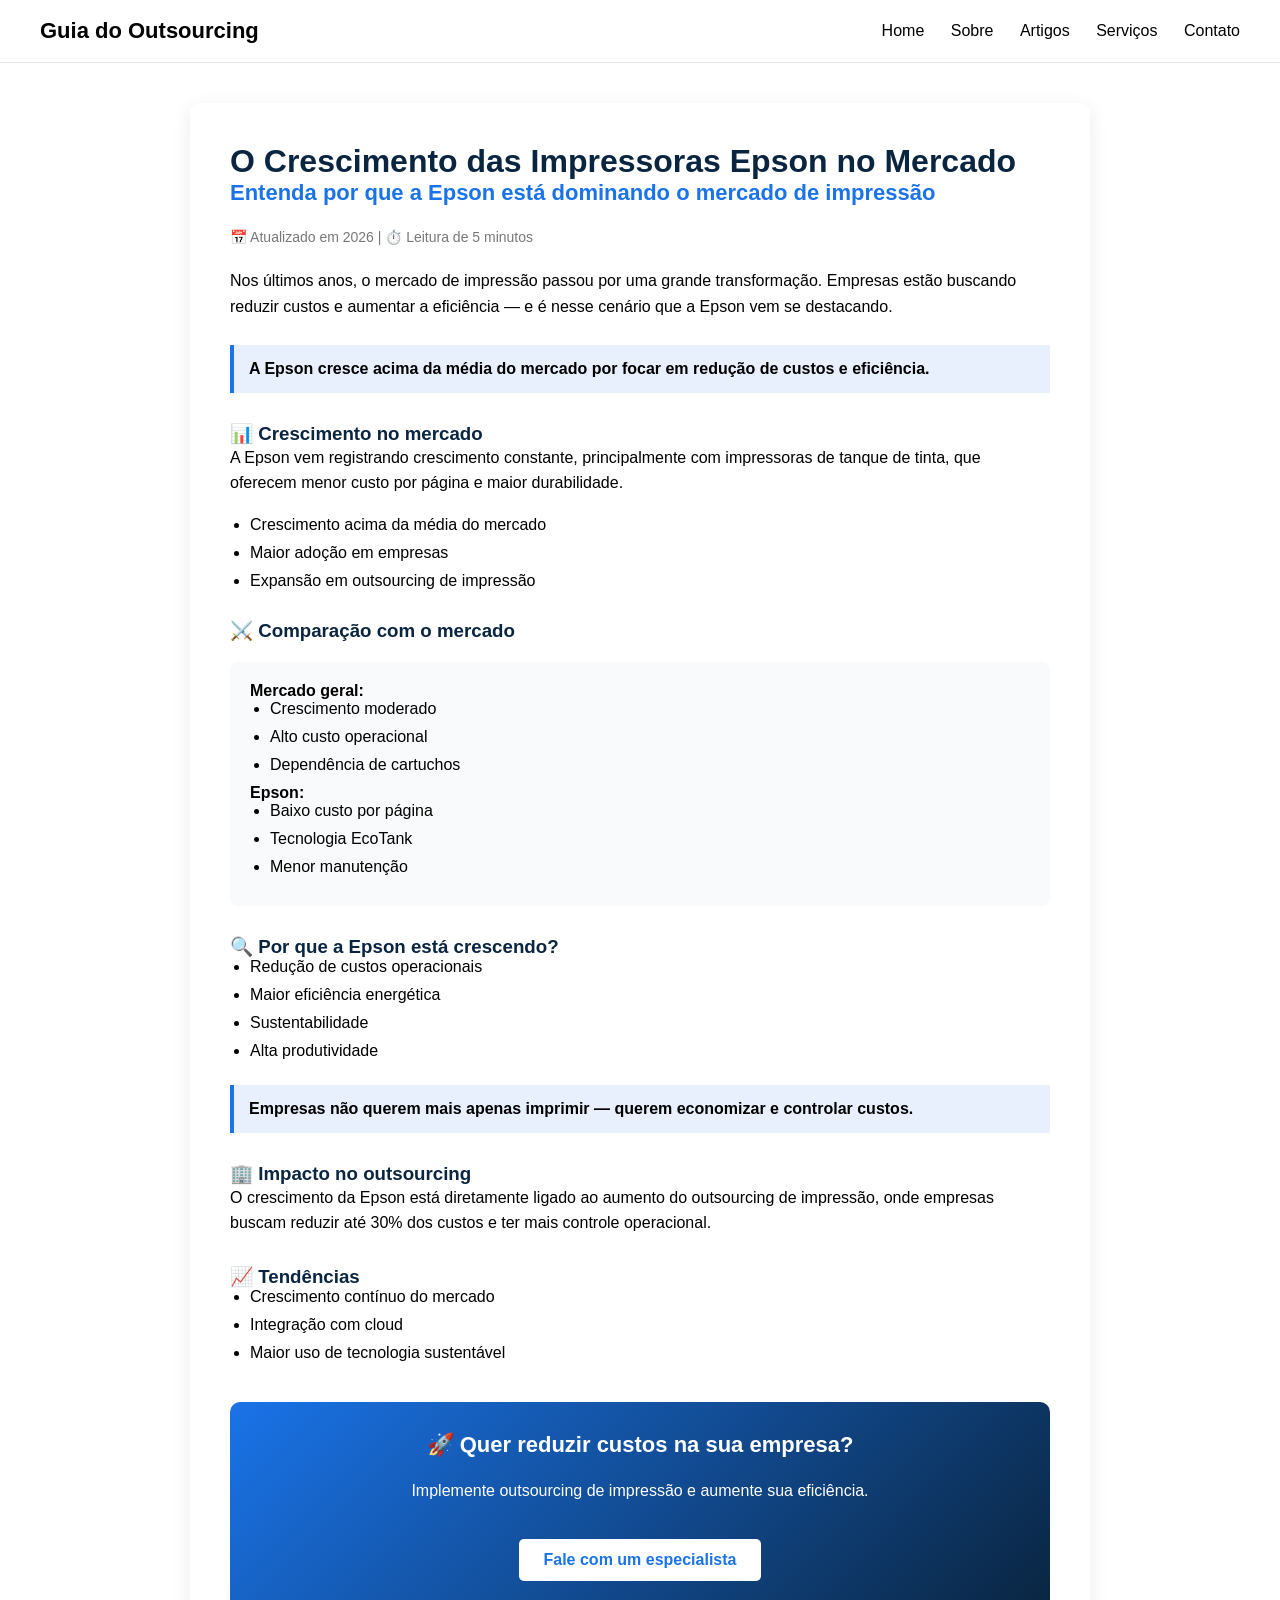
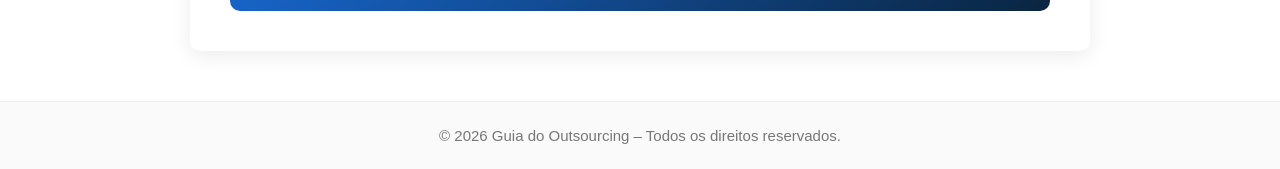
==== comporativo-impressoras.html @ 94ad4c7c "primiero commit" ====
<!DOCTYPE html>
<html lang="pt-BR">
<head>
    <meta charset="UTF-8">
    <meta name="viewport" content="width=device-width, initial-scale=1.0">
    <title>O Crescimento das Impressoras Epson no Mercado:</title>
    <link rel="stylesheet" href="style.css">
</head>
<body>

<header>
    <div class="logo">Guia do Outsourcing</div>
    <nav id="menu">
        <a href="index.html">Home</a>
        <a href="sobre.html">Sobre</a>
        <a href="artigos.html">Artigos</a>
        <a href="servicos.html">Serviços</a>
        <a href="contato.html">Contato</a>
    </nav>
</header>
<div class="container">

  <h1>O Crescimento das Impressoras Epson no Mercado</h1>

  <h2>Entenda por que a Epson está dominando o mercado de impressão</h2>

  <p class="meta">📅 Atualizado em 2026 | ⏱️ Leitura de 5 minutos</p>

  <p>
    Nos últimos anos, o mercado de impressão passou por uma grande transformação. 
    Empresas estão buscando reduzir custos e aumentar a eficiência — e é nesse cenário que a Epson vem se destacando.
  </p>

  <div class="highlight">
    A Epson cresce acima da média do mercado por focar em redução de custos e eficiência.
  </div>

  <h3>📊 Crescimento no mercado</h3>
  <p>
    A Epson vem registrando crescimento constante, principalmente com impressoras de tanque de tinta, 
    que oferecem menor custo por página e maior durabilidade.
  </p>

  <ul>
    <li>Crescimento acima da média do mercado</li>
    <li>Maior adoção em empresas</li>
    <li>Expansão em outsourcing de impressão</li>
  </ul>

  <h3>⚔️ Comparação com o mercado</h3>

  <div class="compare">
    <strong>Mercado geral:</strong>
    <ul>
      <li>Crescimento moderado</li>
      <li>Alto custo operacional</li>
      <li>Dependência de cartuchos</li>
    </ul>

    <strong>Epson:</strong>
    <ul>
      <li>Baixo custo por página</li>
      <li>Tecnologia EcoTank</li>
      <li>Menor manutenção</li>
    </ul>
  </div>

  <h3>🔍 Por que a Epson está crescendo?</h3>
  <ul>
    <li>Redução de custos operacionais</li>
    <li>Maior eficiência energética</li>
    <li>Sustentabilidade</li>
    <li>Alta produtividade</li>
  </ul>

  <div class="highlight">
    Empresas não querem mais apenas imprimir — querem economizar e controlar custos.
  </div>

  <h3>🏢 Impacto no outsourcing</h3>
  <p>
    O crescimento da Epson está diretamente ligado ao aumento do outsourcing de impressão, 
    onde empresas buscam reduzir até 30% dos custos e ter mais controle operacional.
  </p>

  <h3>📈 Tendências</h3>
  <ul>
    <li>Crescimento contínuo do mercado</li>
    <li>Integração com cloud</li>
    <li>Maior uso de tecnologia sustentável</li>
  </ul>

  <!-- CTA -->
  <div class="cta">
    <h2>🚀 Quer reduzir custos na sua empresa?</h2>
    <p>Implemente outsourcing de impressão e aumente sua eficiência.</p>
    <a href="#">Fale com um especialista</a>
  </div>

</div>

<footer>
    © 2026 Guia do Outsourcing – Todos os direitos reservados.
</footer>

</body>
</html>
---- style.css ----
/* ===============================
   RESET + BASE
================================= */
* {
    margin: 0;
    padding: 0;
    box-sizing: border-box;
    font-family: "Inter", Arial, sans-serif;
}
body {
    margin: 0;
    font-family: Arial, Helvetica, sans-serif;
}

.navbar {
    display: flex;
    align-items: center;
    justify-content: space-between;
    background: #ffffff;
    padding: 15px 30px;
    box-shadow: 0px 2px 10px rgba(0,0,0,0.1);
    border: 2px solid #000000;
}

.logo img {
    height: 45px; /* Ajuste o tamanho da logo */
    height: 80px;
    left: 120px;
}

.nav-links {
    list-style: none;
    display: flex;
    gap: 25px;
}

.nav-links li a {
    text-decoration: none;
    color: #00ff2a;
    font-weight: 600;
}

.nav-links li a:hover {
    color: #007BFF;
}

/* ===============================
   CABEÇALHO
================================= */
header {
    background: #ffffff;
    padding: 18px 40px;
    display: flex;
    justify-content: space-between;
    align-items: center;
    border-bottom: 1px solid #e6e6e6;
    position: sticky;
    top: 0;
    z-index: 999;
}

.logo {
    font-size: 22px;
    font-weight: 700;
    color: #000000;
}

nav a {
    
    margin-left: 22px;
    text-decoration: none;
    color: #000000;
    font-weight: 500;
    transition: 0.3s;
}

nav a:hover {
     color: #64f305;
}

nav a.active {
    color: #74ff02 !important;
    font-weight: 700;
}


/* MOBILE FIX — imagens cortam menos */
@media (max-width: 768px) {
    
}

/* ===============================
   HERO
================================= */
.hero {
    text-align: center;
    padding: 60px 20px;
    background: #ffffff;
    margin-bottom: 40px;
    
}

.hero h1 {
    font-size: 32px;
    color: #111;
    font-weight: 800;
    margin-bottom: 10px;
}

.hero p {
    font-size: 18px;
    color: #555;
}

/* ===============================
   CARDS EM DESTAQUE (HUMANIZADO)
================================= */
.destaques {
    padding: 20px 20px 50px;
}

.destaques h2 {
    text-align: center;
    font-size: 28px;
    margin-bottom: 30px;
    font-weight: 700;
}/* ===== CARDS NO ESTILO DE PORTAL DE NOTÍCIAS ===== */

.cards-news {
    display: grid;
    grid-template-columns: repeat(auto-fit, minmax(260px, 1fr));
    gap: 30px;
    margin-top: 25px;
    
}

.news-card {
    text-decoration: none;
    color: #fff;
    border: 3px solid rgb(0, 0, 0);
   
}

.news-img {
    width: 100%;
    height: 180px;
    overflow: hidden;
    border-radius: 6px;
}

.news-img img {
    width: 100%;
    height: 100%;
    object-fit: cover;
    transition: transform .3s ease-in-out;
}

.news-card:hover img {
    transform: scale(1.08);
}

.news-author {
    display: block;
    margin-top: 10px;
    font-size: 12px;
    color: #4aa3ff;  /* azul padrão dos portais */
    font-weight: bold;
    text-transform: uppercase;
}

.news-title {
    margin-top: 6px;
    font-size: 17px;
    font-weight: bold;
    line-height: 1.3rem;
    color: #000000;
}

/* ===============================
   PÁGINA INTERNA (ARTIGOS)
================================= */
.post-header {
    padding: 50px 25px 20px;
    text-align: center;
    background: #ffffff;
    margin-bottom: 20px;
}

.post-header h1 {
    font-size: 32px;
    font-weight: 800;
    color: #111;
}

.post-header .sub {
    font-size: 17px;
    color: #666;
    margin-top: 10px;
}

.conteudo-post {
    max-width: 850px;
    margin: auto;
    padding: 30px;
    background: #ffffff;
    border-radius: 12px;
    box-shadow: 0 8px 25px rgba(0,0,0,0.05);
    margin-bottom: 60px;
}

.conteudo-post h2 {
    margin-top: 30px;
    margin-bottom: 10px;
    font-size: 22px;
    color: #222;
}

.conteudo-post p, .conteudo-post ul {
    color: #555;
    font-size: 17px;
    margin-bottom: 15px;
}

.conteudo-post ul {
    padding-left: 25px;
}

/* ===============================
   RODAPÉ
================================= */
footer {
    background: #fafafa;
    text-align: center;
    padding: 25px;
    color: #777;
    margin-top: 50px;
    font-size: 15px;
    border-top: 1px solid #eee;
}

/* ===============================
   RESPONSIVIDADE
================================= */
@media (max-width: 768px) {
    header {
        flex-direction: column;
        gap: 10px;
        padding: 20px;
    }

    .hero h1 {
        font-size: 26px;
    }

    .card {
        width: 100%;
        max-width: 400px;
    }
}
/* ARTICLE SECTION */
.article-section {
    background: #ffffff;
    color: #0e1a3a;
    padding-bottom: 60px;
}

/* Banner 16:9 */
.article-banner img {
    width: 100%;
    height: auto;
    aspect-ratio: 16/9;
    object-fit: cover;
    border-bottom: 4px solid #0e1a3a;
}

.article-section .container {
   max-width: 900px;
   margin: auto;
   padding: 20px;
}

.article-section h1 {
    font-size: 2rem;
    margin-bottom: 20px;
    color: #0e1a3a;
}

.article-section h2 {
    margin-top: 30px;
    font-size: 1.4rem;
    color: #102c60;
}

.article-section p,
.article-section ul {
    font-size: 1rem;
    line-height: 1.6;
}

.article-section ul {
    margin-left: 20px;
}
/* CONTAINER */
.container {
  max-width: 900px;
  margin: 40px auto;
  background: #fff;
  padding: 40px;
  border-radius: 10px;
  box-shadow: 0 5px 20px rgba(0,0,0,0.08);
}

/* TEXTOS */
h1 {
  color: #0a2540;
  font-size: 32px;
}

h2 {
  color: #1a73e8;
  font-size: 22px;
  margin-bottom: 20px;
}

h3 {
  margin-top: 30px;
  color: #0a2540;
}

p {
  margin-bottom: 20px;
  line-height: 1.6;
}

.meta {
  color: #777;
  font-size: 14px;
}

/* LISTA */
ul {
  padding-left: 20px;
}

li {
  margin-bottom: 10px;
}

/* DESTAQUE */
.highlight {
  background: #e8f0fe;
  padding: 15px;
  border-left: 4px solid #1a73e8;
  margin: 25px 0;
  font-weight: bold;
}

/* COMPARAÇÃO */
.compare {
  background: #f9fafb;
  padding: 20px;
  border-radius: 8px;
  margin: 20px 0;
}

/* CTA */
.cta {
  background: linear-gradient(135deg, #1a73e8, #0a2540);
  color: #fff;
  padding: 30px;
  border-radius: 10px;
  text-align: center;
  margin-top: 40px;
}

.cta h2 {
  color: #fff;
}

.cta a {
  display: inline-block;
  margin-top: 15px;
  padding: 12px 25px;
  background: #fff;
  color: #1a73e8;
  text-decoration: none;
  border-radius: 5px;
  font-weight: bold;
}

.cta a:hover {
  background: #dbeafe;
}

/* RESPONSIVO */
@media (max-width: 768px) {
  .container {
    padding: 20px;
  }

  h1 {
    font-size: 26px;
  }
}
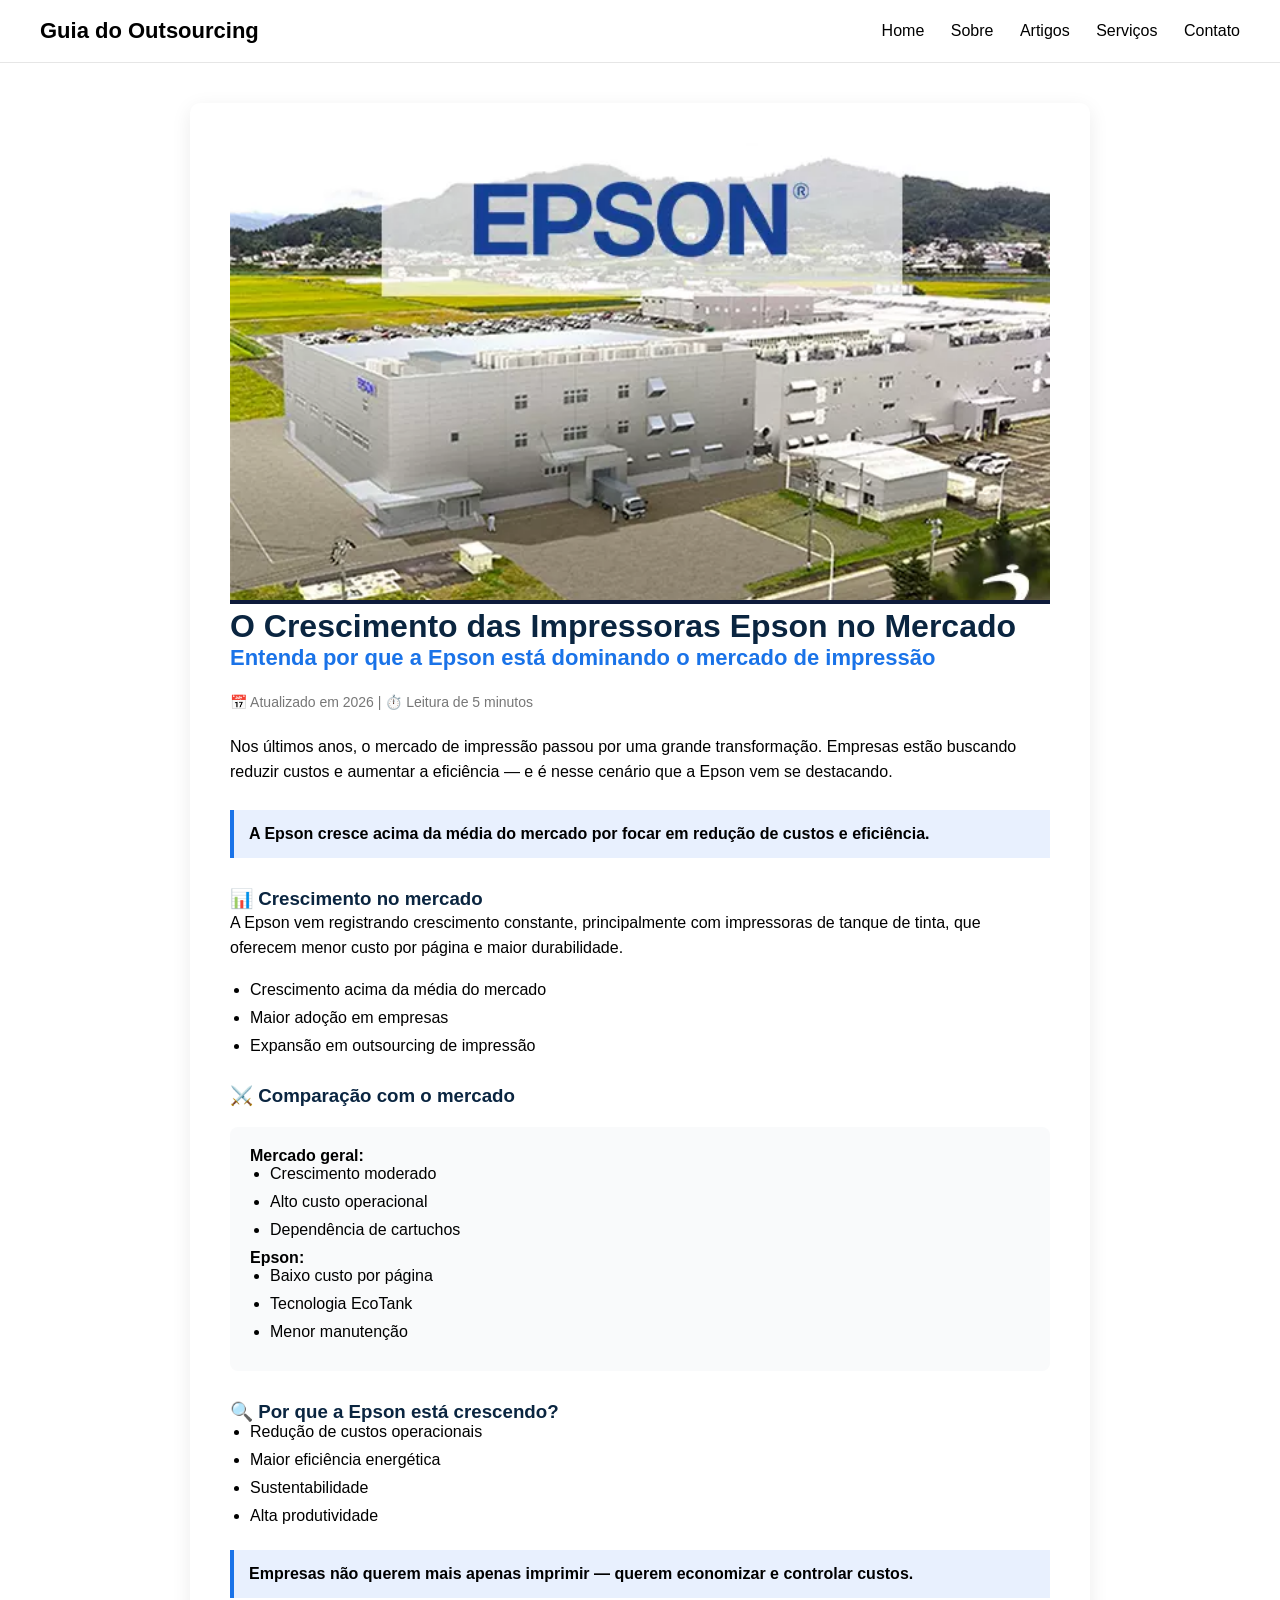
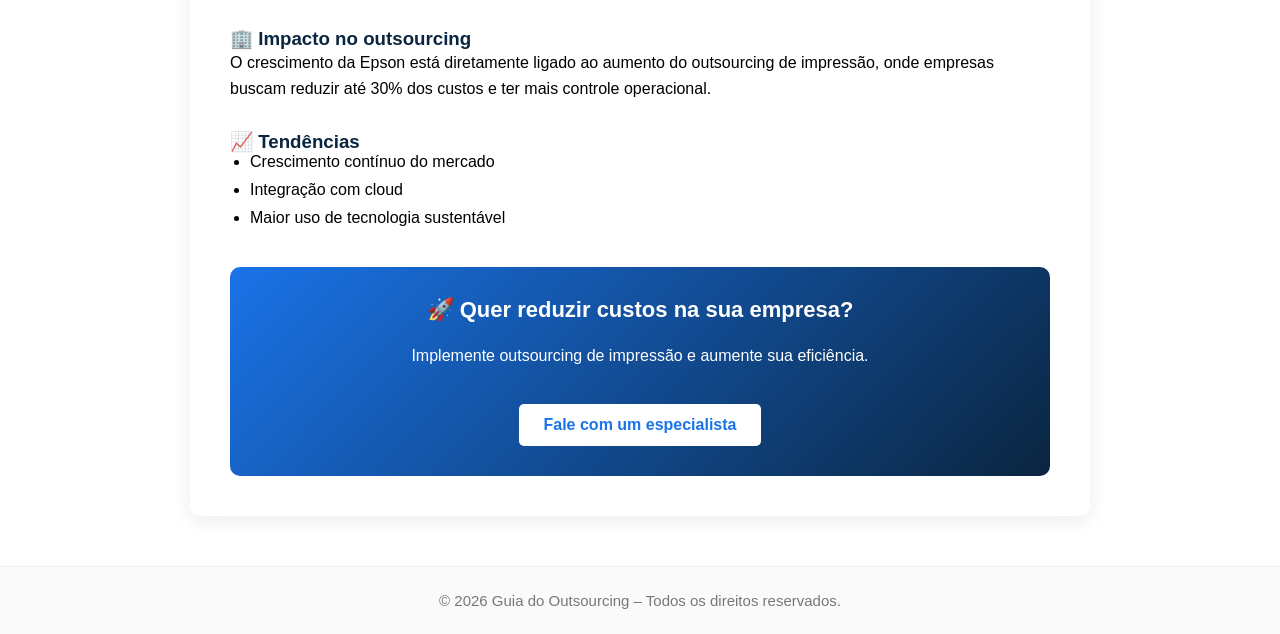
==== commit 5da329dc: "Update comporativo-impressoras.html" ====
--- a/comporativo-impressoras.html
+++ b/comporativo-impressoras.html
@@ -20,6 +20,9 @@
 </header>
 <div class="container">
 
+     <div class="article-banner">
+        <img src="image.png" alt="Soluções de Gestão de Impressão">
+    </div>
   <h1>O Crescimento das Impressoras Epson no Mercado</h1>
 
   <h2>Entenda por que a Epson está dominando o mercado de impressão</h2>
@@ -104,4 +107,4 @@
 </footer>
 
 </body>
-</html>+</html>
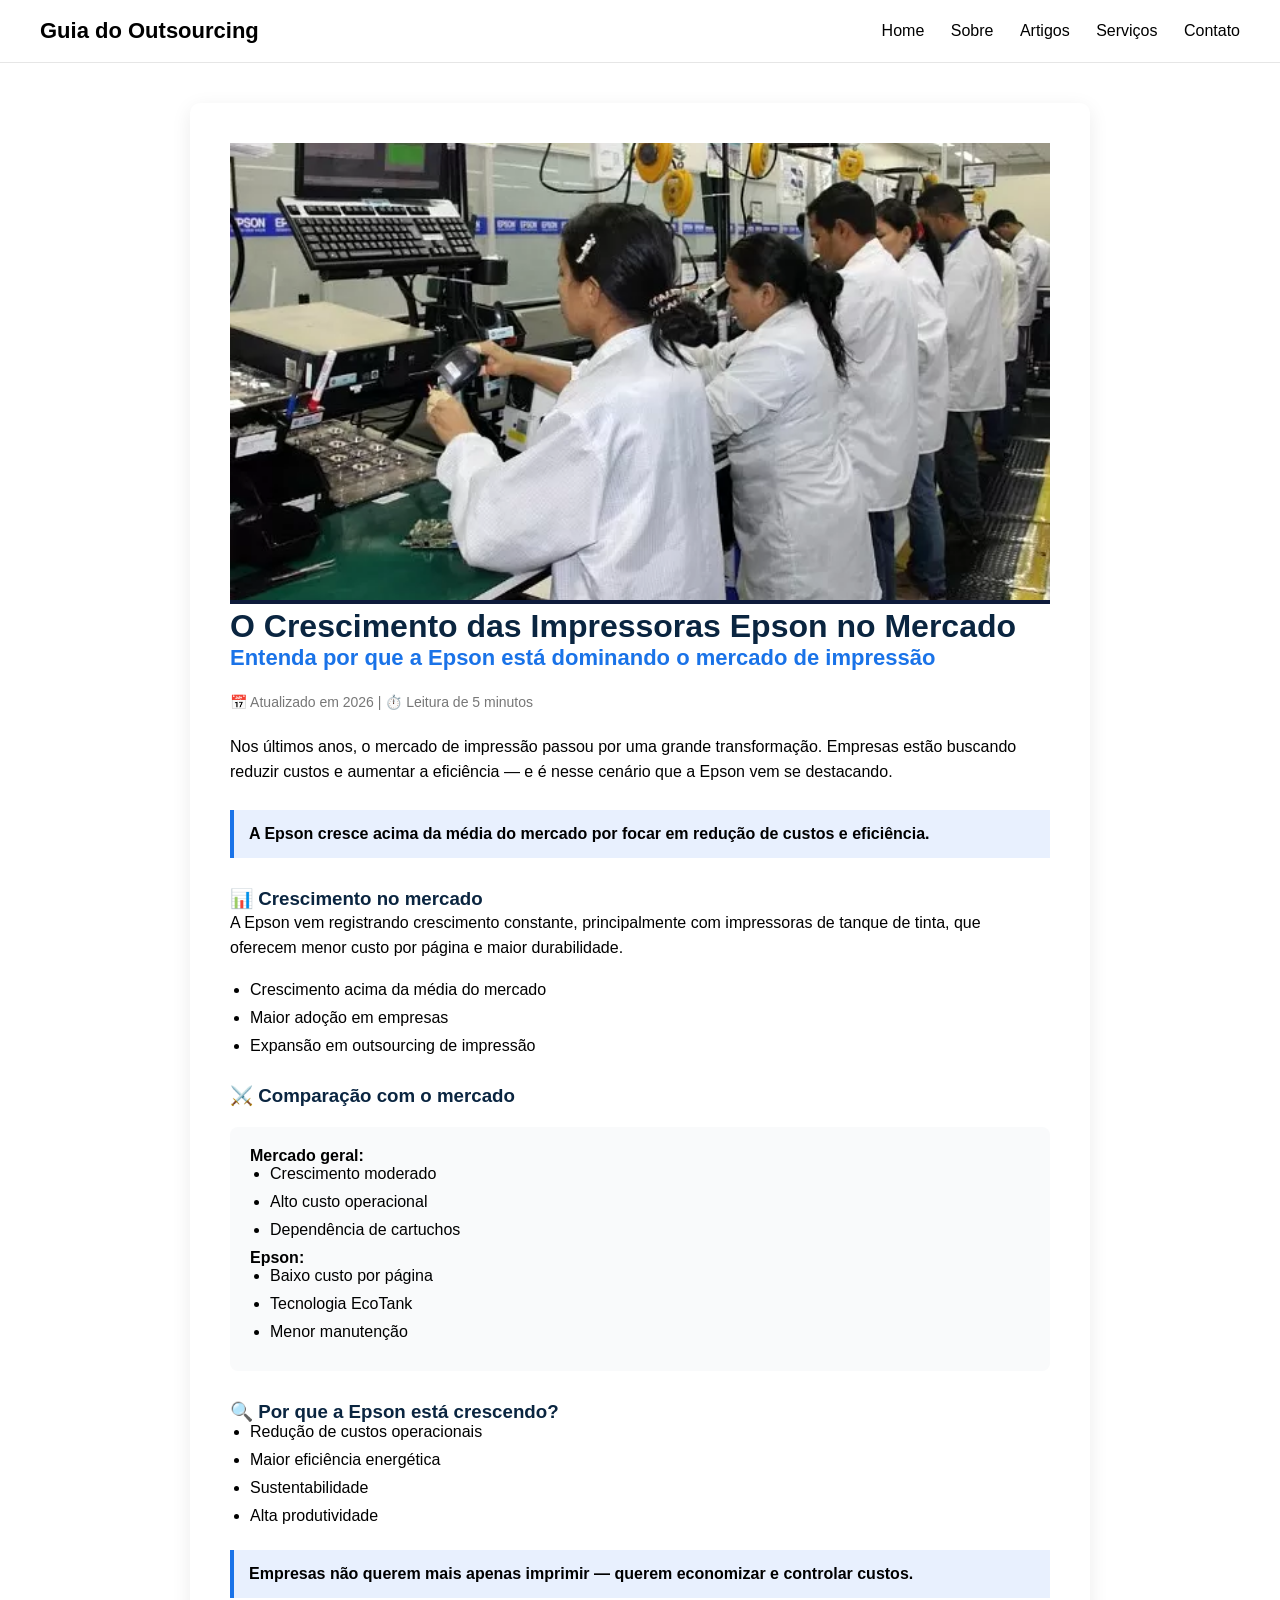
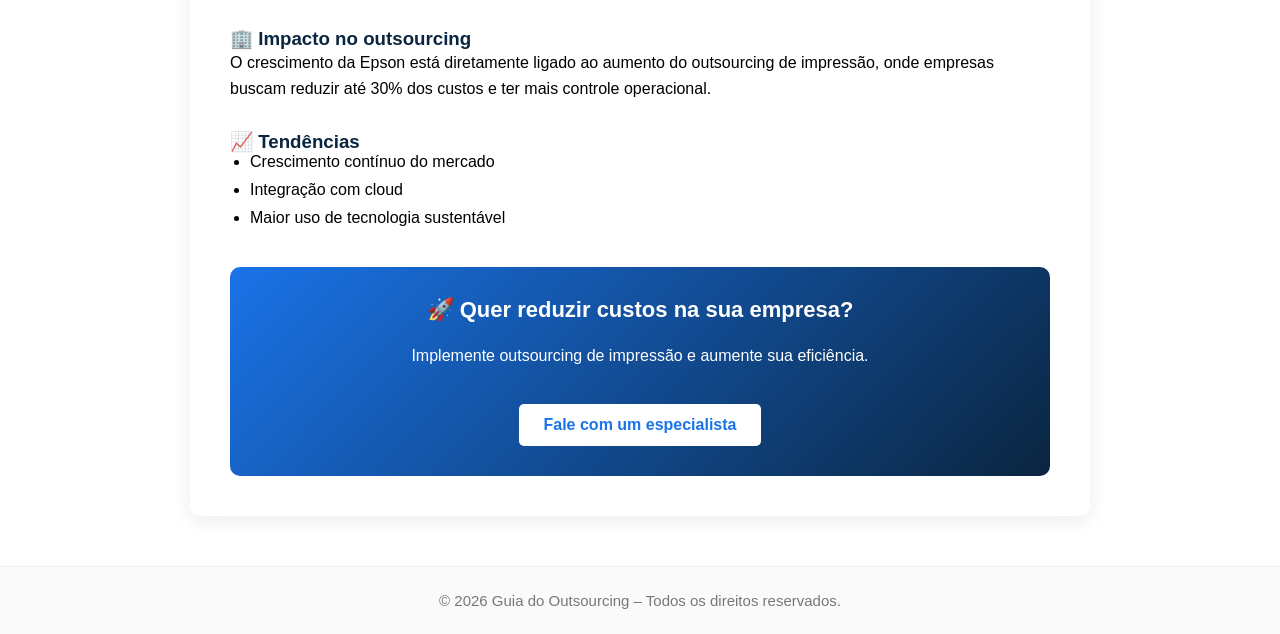
==== commit 0e07977b: "Update comporativo-impressoras.html" ====
--- a/comporativo-impressoras.html
+++ b/comporativo-impressoras.html
@@ -21,7 +21,7 @@
 <div class="container">
 
      <div class="article-banner">
-        <img src="image.png" alt="Soluções de Gestão de Impressão">
+        <img src="image01.png" alt="Soluções de Gestão de Impressão">
     </div>
   <h1>O Crescimento das Impressoras Epson no Mercado</h1>
 
